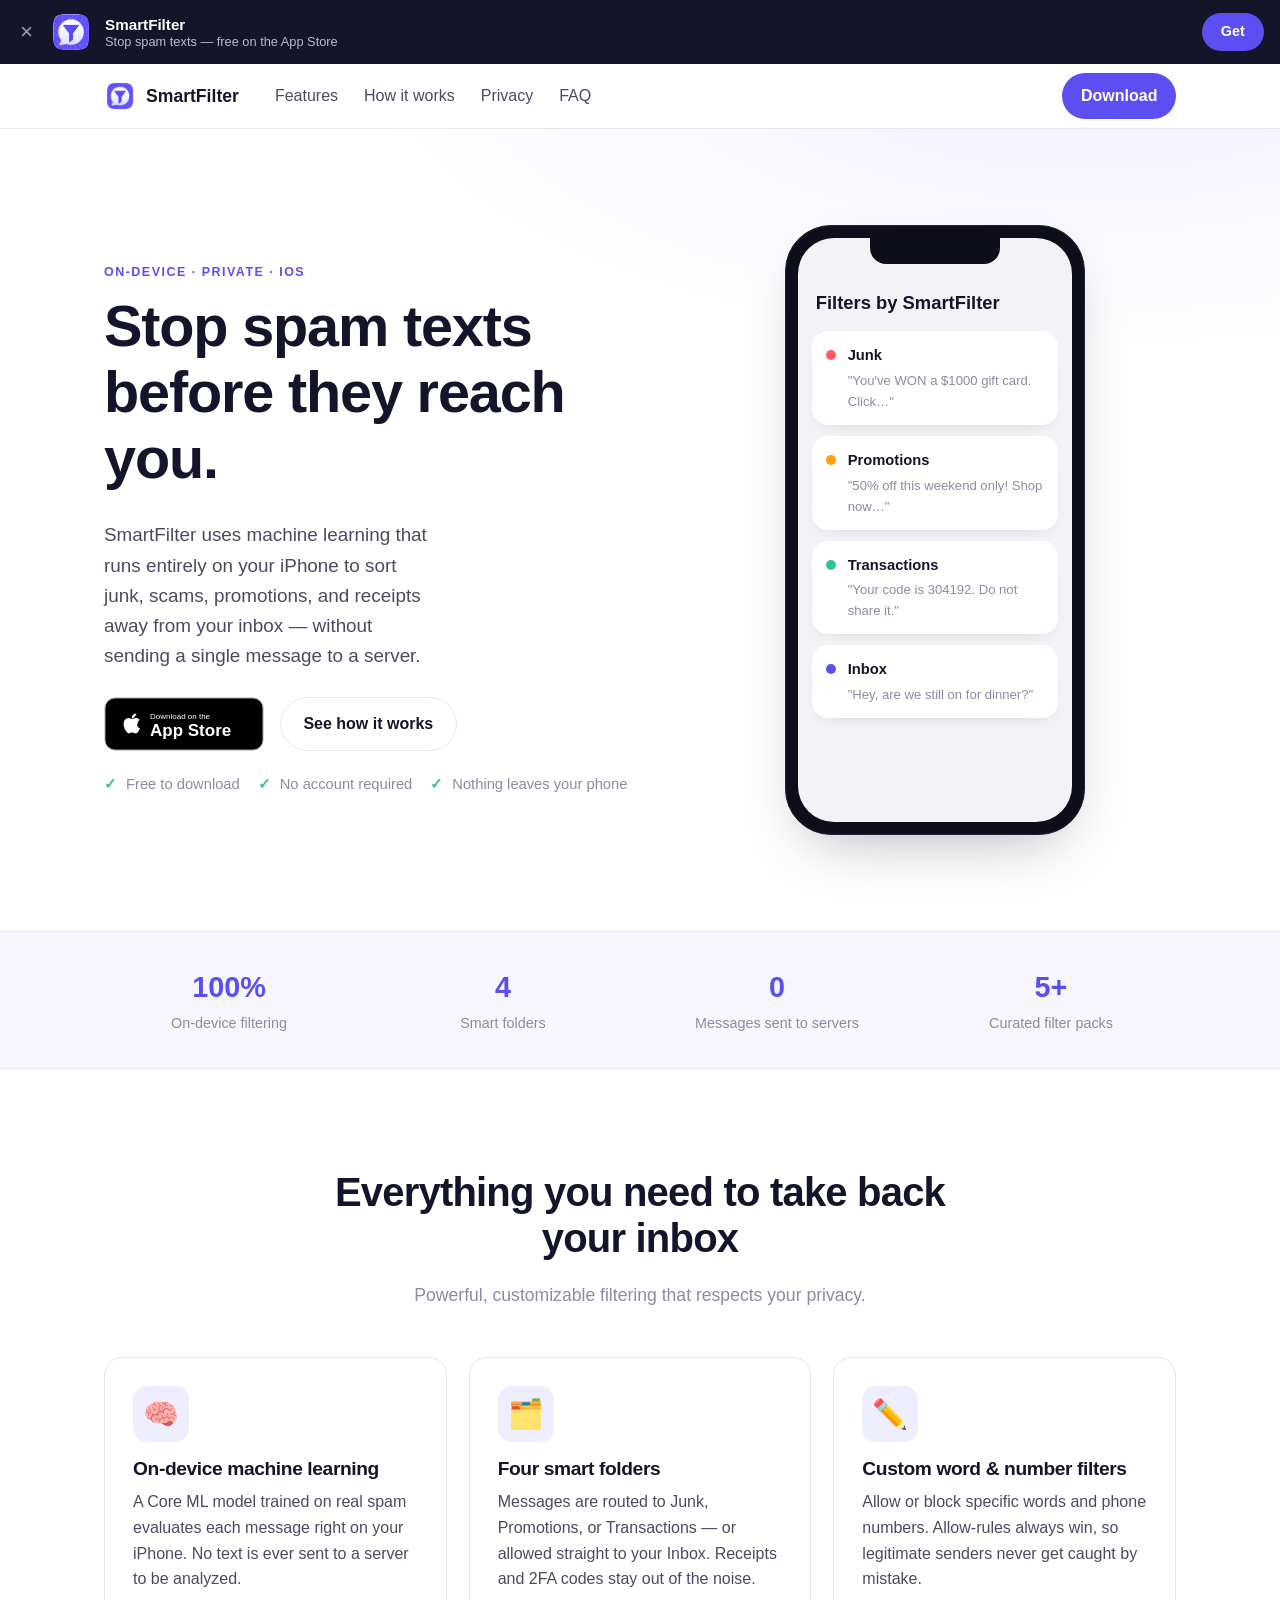
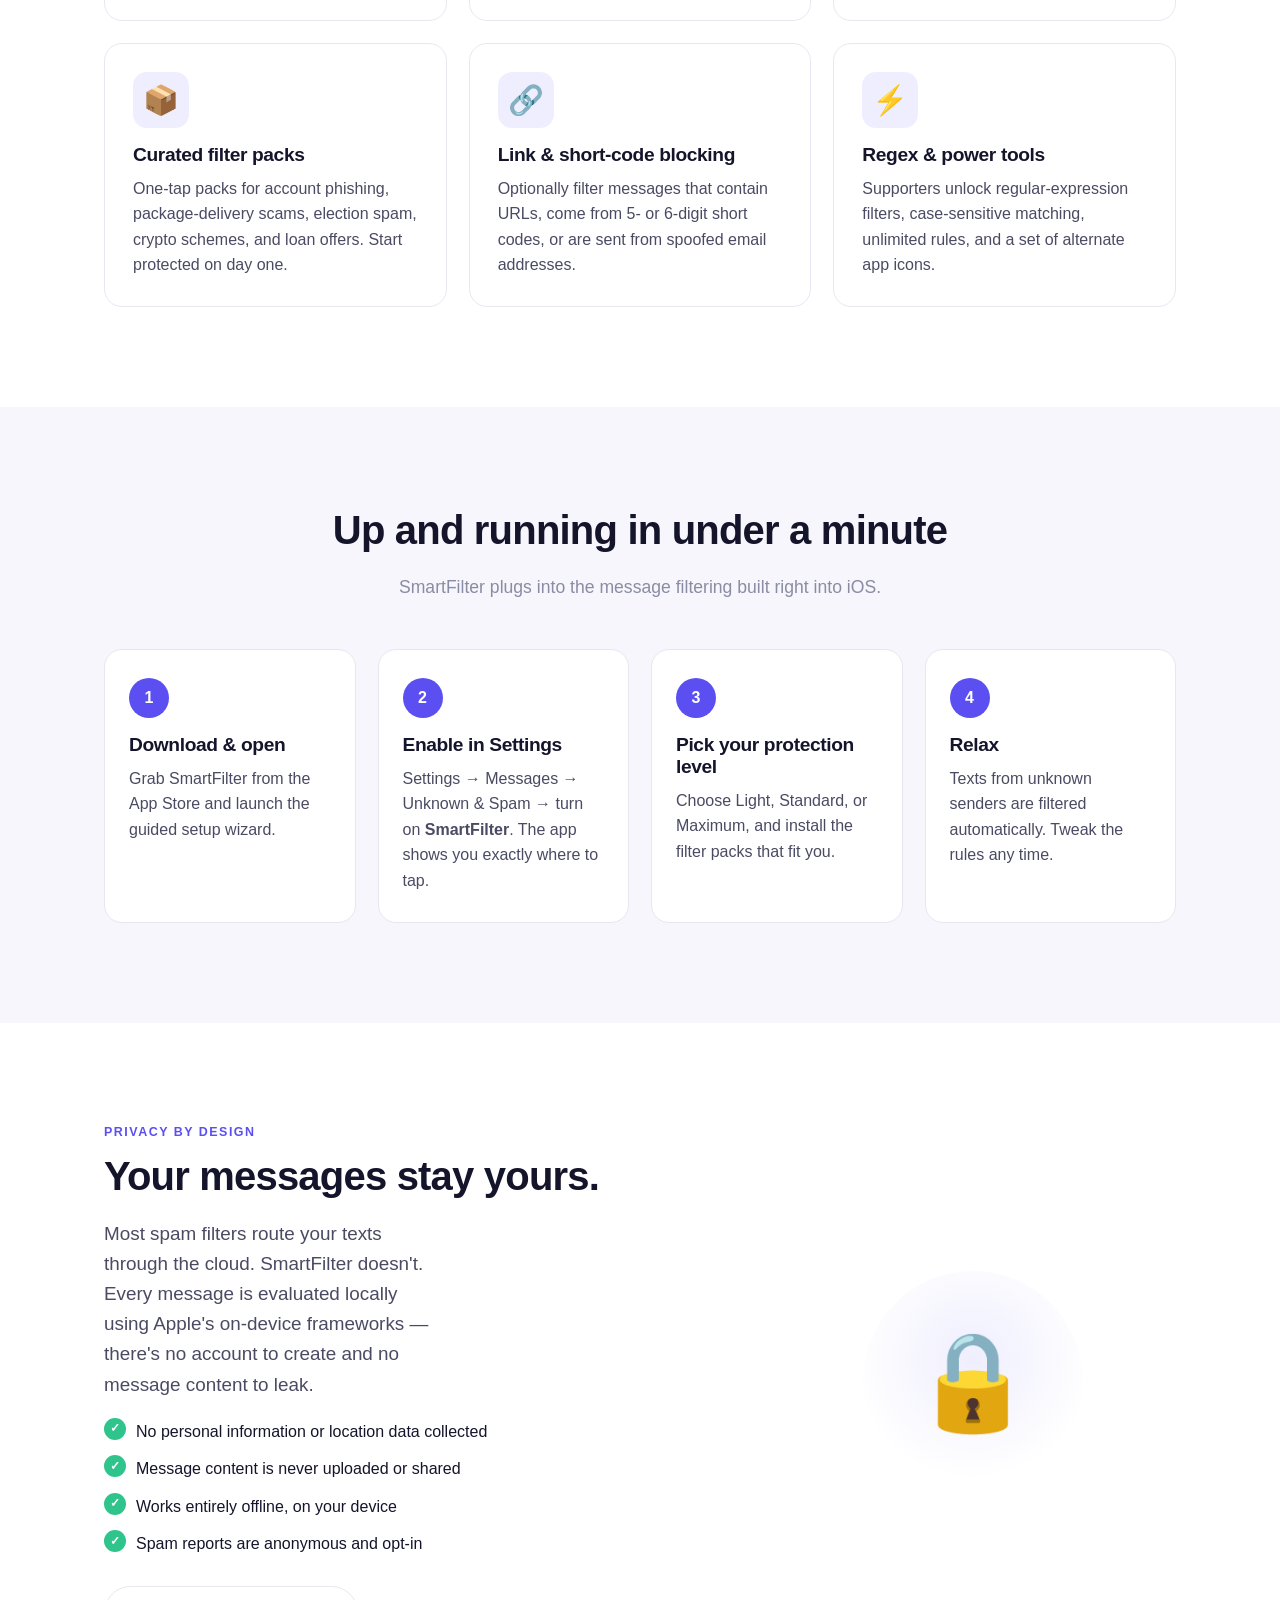
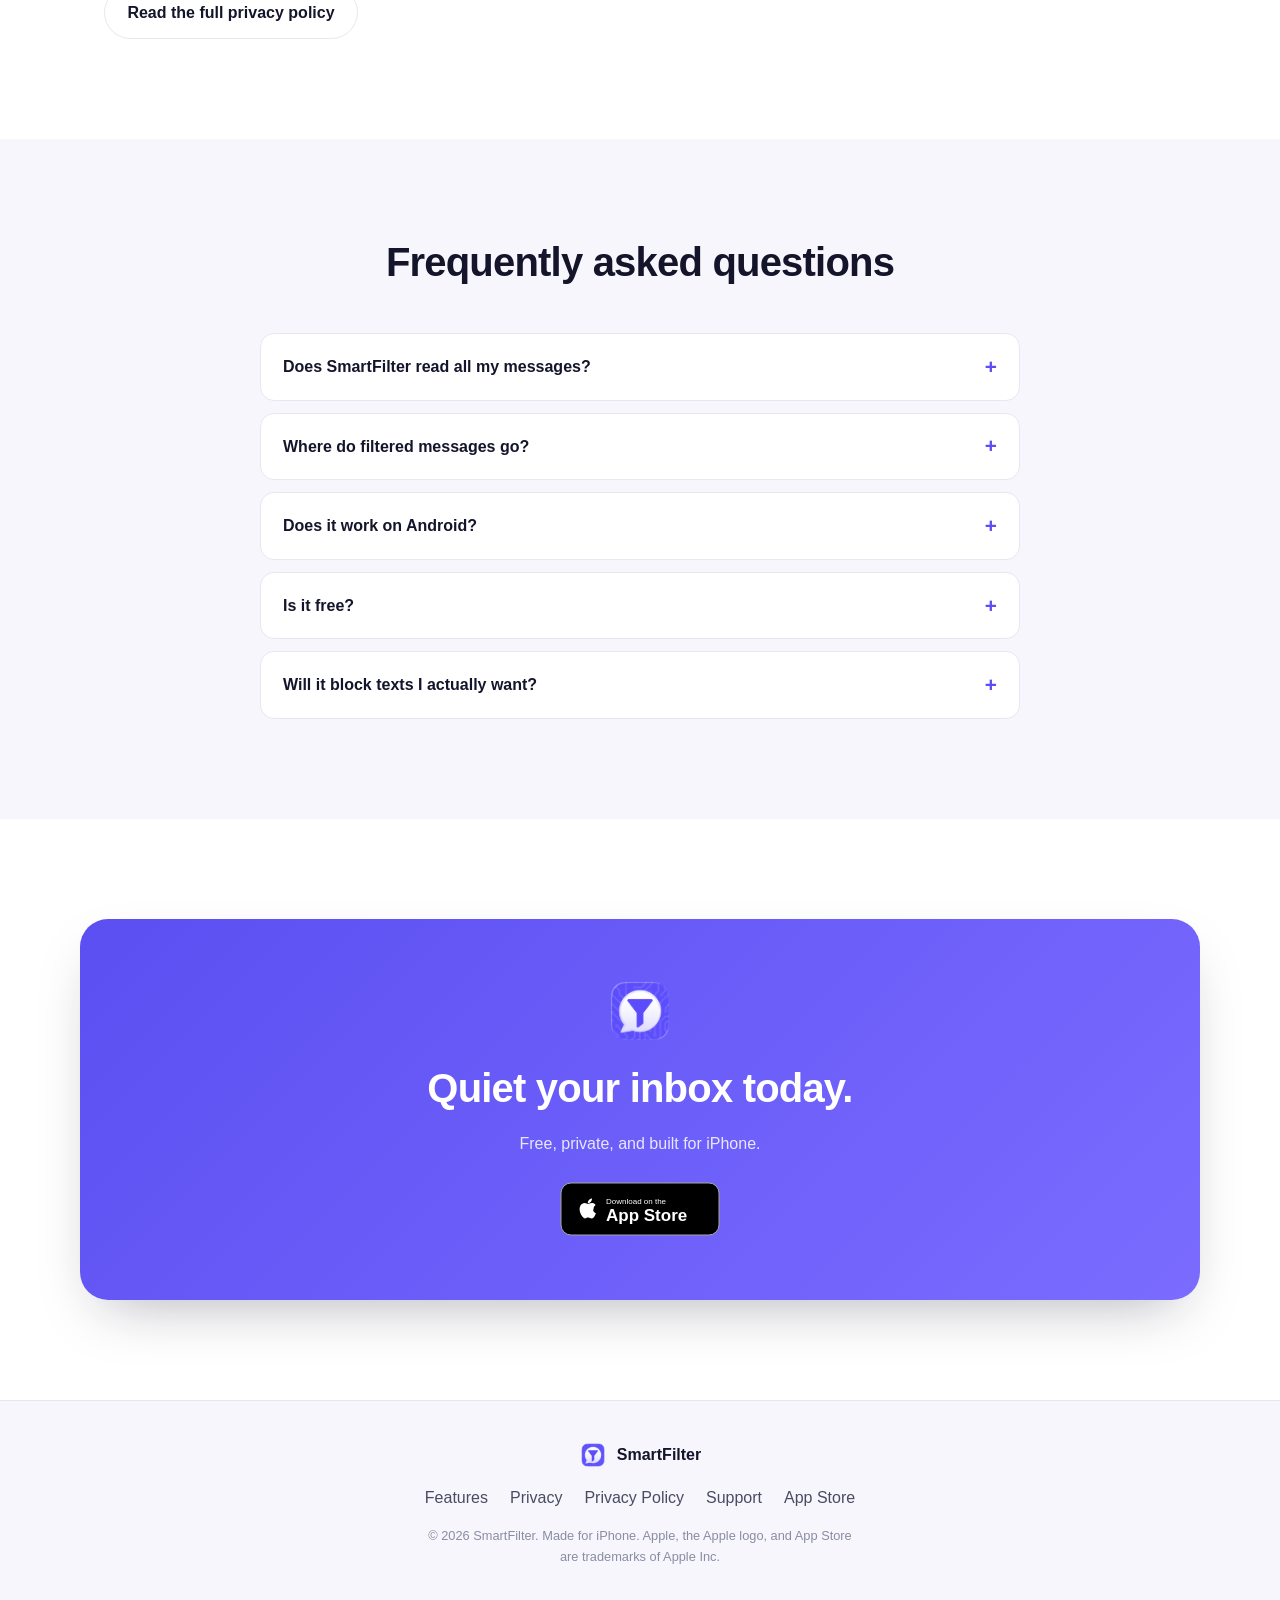
==== docs/smartfilter/index.html @ 29a80286 "Host SmartFilter static site at /smartfilter Replace the placeholder docs/smartfilter/ stubs with th" ====
<!DOCTYPE html>
<html lang="en">
<head>
  <meta charset="UTF-8" />
  <meta name="viewport" content="width=device-width, initial-scale=1.0" />
  <title>SmartFilter — Block spam texts on your iPhone, privately</title>

  <meta name="description" content="SmartFilter is an iOS app that filters spam SMS using on-device machine learning. Route junk, promotions, and transactions away from your inbox — nothing ever leaves your iPhone." />
  <meta name="theme-color" content="#5B4FF2" />

  <!-- Apple Smart App Banner: shows a native "download" banner in iOS Safari -->
  <meta name="apple-itunes-app" content="app-id=1271258894" />

  <!-- Open Graph / social cards -->
  <meta property="og:type" content="website" />
  <meta property="og:title" content="SmartFilter — Block spam texts on your iPhone, privately" />
  <meta property="og:description" content="On-device machine learning filters spam SMS into Junk, Promotions, and Transactions. Your messages never leave your phone." />
  <meta property="og:url" content="https://jakegrant.dev/smartfilter/" />
  <meta property="og:image" content="https://jakegrant.dev/smartfilter/assets/icon.png" />
  <meta name="twitter:card" content="summary_large_image" />
  <meta name="twitter:title" content="SmartFilter — Block spam texts on your iPhone, privately" />
  <meta name="twitter:description" content="On-device machine learning filters spam SMS. Your messages never leave your phone." />
  <meta name="twitter:image" content="https://jakegrant.dev/smartfilter/assets/icon.png" />

  <link rel="icon" type="image/png" href="assets/icon.png" />
  <link rel="apple-touch-icon" href="assets/icon.png" />
  <link rel="preconnect" href="https://fonts.googleapis.com" />
  <link rel="canonical" href="https://jakegrant.dev/smartfilter/" />
  <link rel="stylesheet" href="css/styles.css" />
</head>
<body>
  <!-- Top download banner (for browsers that don't show Apple's native Smart App Banner) -->
  <div class="appbanner" id="appbanner" role="region" aria-label="Download SmartFilter">
    <button class="appbanner__close" id="appbanner-close" aria-label="Dismiss banner">&times;</button>
    <img class="appbanner__icon" src="assets/icon.png" alt="" width="44" height="44" />
    <div class="appbanner__text">
      <strong>SmartFilter</strong>
      <span>Stop spam texts — free on the App Store</span>
    </div>
    <a class="appbanner__cta" href="https://apps.apple.com/app/id1271258894" target="_blank" rel="noopener">Get</a>
  </div>

  <!-- Nav -->
  <header class="nav" id="nav">
    <div class="container nav__inner">
      <a class="nav__brand" href="#top">
        <img src="assets/icon.png" alt="" width="32" height="32" />
        <span>SmartFilter</span>
      </a>
      <nav class="nav__links" aria-label="Primary">
        <a href="#features">Features</a>
        <a href="#how">How it works</a>
        <a href="#privacy">Privacy</a>
        <a href="#faq">FAQ</a>
      </nav>
      <a class="btn btn--small" href="https://apps.apple.com/app/id1271258894" target="_blank" rel="noopener">Download</a>
    </div>
  </header>

  <main id="top">
    <!-- Hero -->
    <section class="hero">
      <div class="container hero__inner">
        <div class="hero__copy">
          <p class="eyebrow">On-device · Private · iOS</p>
          <h1>Stop spam texts<br />before they reach you.</h1>
          <p class="lede">
            SmartFilter uses machine learning that runs entirely on your iPhone to
            sort junk, scams, promotions, and receipts away from your inbox —
            without sending a single message to a server.
          </p>
          <div class="hero__cta">
            <a class="badge-appstore" href="https://apps.apple.com/app/id1271258894" target="_blank" rel="noopener" aria-label="Download on the App Store">
              <!-- Recreated App Store badge -->
              <svg width="160" height="54" viewBox="0 0 160 54" role="img" aria-hidden="true" focusable="false">
                <rect x="1" y="1" width="158" height="52" rx="10" fill="#000" stroke="#A6A6A6" stroke-width="1"/>
                <path d="M33.5 27.1c0-2.6 2.1-3.9 2.2-4-1.2-1.8-3.1-2-3.8-2-1.6-.2-3.1.9-3.9.9-.8 0-2-.9-3.3-.9-1.7 0-3.3 1-4.2 2.5-1.8 3.1-.5 7.7 1.3 10.2.9 1.2 1.9 2.6 3.2 2.6 1.3-.1 1.8-.8 3.3-.8 1.5 0 2 .8 3.3.8 1.4 0 2.3-1.2 3.1-2.5.6-.9.9-1.7 1.2-2.6-2.7-1.1-2.7-3.1-2.7-3.2zm-2.6-7.3c.7-.9 1.2-2.1 1-3.3-1 0-2.3.7-3 1.5-.6.8-1.2 2-1.1 3.2 1.2.1 2.3-.6 3.1-1.4z" fill="#fff"/>
                <text x="46" y="22" fill="#fff" font-family="Helvetica,Arial,sans-serif" font-size="8">Download on the</text>
                <text x="46" y="39" fill="#fff" font-family="Helvetica,Arial,sans-serif" font-size="17" font-weight="600">App Store</text>
              </svg>
            </a>
            <a class="btn btn--ghost" href="#how">See how it works</a>
          </div>
          <ul class="hero__points">
            <li>Free to download</li>
            <li>No account required</li>
            <li>Nothing leaves your phone</li>
          </ul>
        </div>

        <!-- CSS iPhone mockup standing in for a screenshot -->
        <div class="hero__device" aria-hidden="true">
          <div class="phone">
            <div class="phone__notch"></div>
            <div class="phone__screen">
              <div class="msgs">
                <div class="msgs__title">Filters by SmartFilter</div>
                <div class="msg msg--junk">
                  <span class="msg__dot"></span>
                  <div>
                    <strong>Junk</strong>
                    <p>"You've WON a $1000 gift card. Click…"</p>
                  </div>
                </div>
                <div class="msg msg--promo">
                  <span class="msg__dot"></span>
                  <div>
                    <strong>Promotions</strong>
                    <p>"50% off this weekend only! Shop now…"</p>
                  </div>
                </div>
                <div class="msg msg--txn">
                  <span class="msg__dot"></span>
                  <div>
                    <strong>Transactions</strong>
                    <p>"Your code is 304192. Do not share it."</p>
                  </div>
                </div>
                <div class="msg msg--inbox">
                  <span class="msg__dot"></span>
                  <div>
                    <strong>Inbox</strong>
                    <p>"Hey, are we still on for dinner?"</p>
                  </div>
                </div>
              </div>
            </div>
          </div>
        </div>
      </div>
    </section>

    <!-- Trust strip -->
    <section class="trust">
      <div class="container trust__inner">
        <div><strong>100%</strong><span>On-device filtering</span></div>
        <div><strong>4</strong><span>Smart folders</span></div>
        <div><strong>0</strong><span>Messages sent to servers</span></div>
        <div><strong>5+</strong><span>Curated filter packs</span></div>
      </div>
    </section>

    <!-- Features -->
    <section id="features" class="section">
      <div class="container">
        <div class="section__head">
          <h2>Everything you need to take back your inbox</h2>
          <p>Powerful, customizable filtering that respects your privacy.</p>
        </div>
        <div class="grid">
          <article class="card">
            <div class="card__icon">🧠</div>
            <h3>On-device machine learning</h3>
            <p>A Core ML model trained on real spam evaluates each message right on your iPhone. No text is ever sent to a server to be analyzed.</p>
          </article>
          <article class="card">
            <div class="card__icon">🗂️</div>
            <h3>Four smart folders</h3>
            <p>Messages are routed to Junk, Promotions, or Transactions — or allowed straight to your Inbox. Receipts and 2FA codes stay out of the noise.</p>
          </article>
          <article class="card">
            <div class="card__icon">✏️</div>
            <h3>Custom word &amp; number filters</h3>
            <p>Allow or block specific words and phone numbers. Allow-rules always win, so legitimate senders never get caught by mistake.</p>
          </article>
          <article class="card">
            <div class="card__icon">📦</div>
            <h3>Curated filter packs</h3>
            <p>One-tap packs for account phishing, package-delivery scams, election spam, crypto schemes, and loan offers. Start protected on day one.</p>
          </article>
          <article class="card">
            <div class="card__icon">🔗</div>
            <h3>Link &amp; short-code blocking</h3>
            <p>Optionally filter messages that contain URLs, come from 5- or 6-digit short codes, or are sent from spoofed email addresses.</p>
          </article>
          <article class="card">
            <div class="card__icon">⚡</div>
            <h3>Regex &amp; power tools</h3>
            <p>Supporters unlock regular-expression filters, case-sensitive matching, unlimited rules, and a set of alternate app icons.</p>
          </article>
        </div>
      </div>
    </section>

    <!-- How it works -->
    <section id="how" class="section section--alt">
      <div class="container">
        <div class="section__head">
          <h2>Up and running in under a minute</h2>
          <p>SmartFilter plugs into the message filtering built right into iOS.</p>
        </div>
        <ol class="steps">
          <li class="step">
            <span class="step__num">1</span>
            <h3>Download &amp; open</h3>
            <p>Grab SmartFilter from the App Store and launch the guided setup wizard.</p>
          </li>
          <li class="step">
            <span class="step__num">2</span>
            <h3>Enable in Settings</h3>
            <p>Settings → Messages → Unknown &amp; Spam → turn on <strong>SmartFilter</strong>. The app shows you exactly where to tap.</p>
          </li>
          <li class="step">
            <span class="step__num">3</span>
            <h3>Pick your protection level</h3>
            <p>Choose Light, Standard, or Maximum, and install the filter packs that fit you.</p>
          </li>
          <li class="step">
            <span class="step__num">4</span>
            <h3>Relax</h3>
            <p>Texts from unknown senders are filtered automatically. Tweak the rules any time.</p>
          </li>
        </ol>
      </div>
    </section>

    <!-- Privacy -->
    <section id="privacy" class="section">
      <div class="container privacy__inner">
        <div class="privacy__copy">
          <p class="eyebrow">Privacy by design</p>
          <h2>Your messages stay yours.</h2>
          <p class="lede">
            Most spam filters route your texts through the cloud. SmartFilter doesn't.
            Every message is evaluated locally using Apple's on-device frameworks —
            there's no account to create and no message content to leak.
          </p>
          <ul class="checklist">
            <li>No personal information or location data collected</li>
            <li>Message content is never uploaded or shared</li>
            <li>Works entirely offline, on your device</li>
            <li>Spam reports are anonymous and opt-in</li>
          </ul>
          <a class="btn btn--ghost" href="privacy.html">Read the full privacy policy</a>
        </div>
        <div class="privacy__art" aria-hidden="true">
          <div class="shield">🔒</div>
        </div>
      </div>
    </section>

    <!-- FAQ -->
    <section id="faq" class="section section--alt">
      <div class="container">
        <div class="section__head">
          <h2>Frequently asked questions</h2>
        </div>
        <div class="faq">
          <details>
            <summary>Does SmartFilter read all my messages?</summary>
            <p>No. iOS only hands SmartFilter messages from <em>unknown senders</em> — people who aren't in your contacts and who you haven't replied to several times. iMessages and texts from known contacts are never seen by the app.</p>
          </details>
          <details>
            <summary>Where do filtered messages go?</summary>
            <p>They're routed into the Junk, Promotions, or Transactions folders inside Apple's Messages app. Nothing is deleted — you can always review them.</p>
          </details>
          <details>
            <summary>Does it work on Android?</summary>
            <p>SmartFilter relies on Apple's message-filtering extension, so it's iPhone-only. iOS 16 or later is recommended.</p>
          </details>
          <details>
            <summary>Is it free?</summary>
            <p>Yes — the core filtering, ML model, and the Account Phishing pack are free. An optional supporter tip unlocks regex filters, unlimited rules, premium filter packs, and alternate icons.</p>
          </details>
          <details>
            <summary>Will it block texts I actually want?</summary>
            <p>You stay in control. Add senders or keywords to your Allow lists and they'll always reach your inbox, overriding every other rule.</p>
          </details>
        </div>
      </div>
    </section>

    <!-- Final CTA -->
    <section class="cta">
      <div class="container cta__inner">
        <img src="assets/icon.png" alt="" width="72" height="72" />
        <h2>Quiet your inbox today.</h2>
        <p>Free, private, and built for iPhone.</p>
        <a class="badge-appstore" href="https://apps.apple.com/app/id1271258894" target="_blank" rel="noopener" aria-label="Download on the App Store">
          <svg width="160" height="54" viewBox="0 0 160 54" role="img" aria-hidden="true" focusable="false">
            <rect x="1" y="1" width="158" height="52" rx="10" fill="#000" stroke="#A6A6A6" stroke-width="1"/>
            <path d="M33.5 27.1c0-2.6 2.1-3.9 2.2-4-1.2-1.8-3.1-2-3.8-2-1.6-.2-3.1.9-3.9.9-.8 0-2-.9-3.3-.9-1.7 0-3.3 1-4.2 2.5-1.8 3.1-.5 7.7 1.3 10.2.9 1.2 1.9 2.6 3.2 2.6 1.3-.1 1.8-.8 3.3-.8 1.5 0 2 .8 3.3.8 1.4 0 2.3-1.2 3.1-2.5.6-.9.9-1.7 1.2-2.6-2.7-1.1-2.7-3.1-2.7-3.2zm-2.6-7.3c.7-.9 1.2-2.1 1-3.3-1 0-2.3.7-3 1.5-.6.8-1.2 2-1.1 3.2 1.2.1 2.3-.6 3.1-1.4z" fill="#fff"/>
            <text x="46" y="22" fill="#fff" font-family="Helvetica,Arial,sans-serif" font-size="8">Download on the</text>
            <text x="46" y="39" fill="#fff" font-family="Helvetica,Arial,sans-serif" font-size="17" font-weight="600">App Store</text>
          </svg>
        </a>
      </div>
    </section>
  </main>

  <footer class="footer">
    <div class="container footer__inner">
      <div class="footer__brand">
        <img src="assets/icon.png" alt="" width="28" height="28" />
        <span>SmartFilter</span>
      </div>
      <nav class="footer__links" aria-label="Footer">
        <a href="#features">Features</a>
        <a href="#privacy">Privacy</a>
        <a href="privacy.html">Privacy Policy</a>
        <a href="mailto:smartfilterapp@gmail.com">Support</a>
        <a href="https://apps.apple.com/app/id1271258894" target="_blank" rel="noopener">App Store</a>
      </nav>
      <p class="footer__legal">© <span id="year">2026</span> SmartFilter. Made for iPhone. Apple, the Apple logo, and App Store are trademarks of Apple Inc.</p>
    </div>
  </footer>

  <script src="js/main.js"></script>
</body>
</html>
---- docs/smartfilter/css/styles.css ----
/* SmartFilter promotional site
   Brand color #5B4FF2 derived from the app's MainColor asset (rgb 91,79,242). */

:root {
  --brand: #5B4FF2;
  --brand-dark: #4339c9;
  --brand-soft: #efeefe;
  --ink: #14152b;
  --body: #4a4b63;
  --muted: #8a8ca3;
  --bg: #ffffff;
  --bg-alt: #f6f6fc;
  --line: #e7e7f1;
  --junk: #ff5a5f;
  --promo: #ff9f0a;
  --txn: #30c48d;
  --inbox: var(--brand);
  --radius: 18px;
  --shadow: 0 24px 60px -24px rgba(20, 21, 43, 0.35);
  --maxw: 1120px;
  --font: -apple-system, BlinkMacSystemFont, "Segoe UI", Roboto, Helvetica, Arial, sans-serif;
}

* { box-sizing: border-box; }

html { scroll-behavior: smooth; }

body {
  margin: 0;
  font-family: var(--font);
  color: var(--body);
  background: var(--bg);
  line-height: 1.6;
  -webkit-font-smoothing: antialiased;
}

h1, h2, h3 { color: var(--ink); line-height: 1.15; margin: 0 0 .5em; letter-spacing: -0.02em; }
h1 { font-size: clamp(2.2rem, 5.5vw, 3.6rem); font-weight: 800; }
h2 { font-size: clamp(1.7rem, 3.5vw, 2.5rem); font-weight: 800; }
h3 { font-size: 1.2rem; font-weight: 700; }
p { margin: 0 0 1em; }
a { color: var(--brand); text-decoration: none; }
img { max-width: 100%; display: block; }

.container { width: 100%; max-width: var(--maxw); margin: 0 auto; padding: 0 24px; }

.eyebrow {
  text-transform: uppercase;
  letter-spacing: .12em;
  font-size: .78rem;
  font-weight: 700;
  color: var(--brand);
  margin-bottom: .8em;
}

/* Buttons */
.btn {
  display: inline-flex; align-items: center; justify-content: center;
  padding: .8rem 1.4rem; border-radius: 999px; font-weight: 600;
  border: 1.5px solid transparent; cursor: pointer; transition: .18s ease;
}
.btn--small { padding: .55rem 1.1rem; background: var(--brand); color: #fff; }
.btn--small:hover { background: var(--brand-dark); }
.btn--ghost { background: transparent; border-color: var(--line); color: var(--ink); }
.btn--ghost:hover { border-color: var(--brand); color: var(--brand); }

.badge-appstore { display: inline-block; transition: transform .18s ease, opacity .18s ease; }
.badge-appstore:hover { transform: translateY(-2px); opacity: .9; }
.badge-appstore svg { display: block; }

/* Top app banner */
.appbanner {
  position: sticky; top: 0; z-index: 60;
  display: flex; align-items: center; gap: 12px;
  background: var(--ink); color: #fff; padding: 10px 16px;
}
.appbanner.is-hidden { display: none; }
.appbanner__close {
  background: none; border: 0; color: #9a9bb5; font-size: 1.4rem;
  line-height: 1; cursor: pointer; padding: 0 4px;
}
.appbanner__icon { border-radius: 10px; }
.appbanner__text { display: flex; flex-direction: column; line-height: 1.25; }
.appbanner__text strong { font-size: .95rem; }
.appbanner__text span { font-size: .8rem; color: #b9bad0; }
.appbanner__cta {
  margin-left: auto; background: var(--brand); color: #fff;
  padding: .45rem 1.2rem; border-radius: 999px; font-weight: 700; font-size: .9rem;
}
.appbanner__cta:hover { background: var(--brand-dark); }

/* Nav */
.nav {
  position: sticky; top: 0; z-index: 50;
  background: rgba(255,255,255,.85); backdrop-filter: saturate(180%) blur(12px);
  border-bottom: 1px solid var(--line);
}
.nav__inner { display: flex; align-items: center; gap: 24px; height: 64px; }
.nav__brand { display: flex; align-items: center; gap: 10px; font-weight: 800; color: var(--ink); font-size: 1.1rem; }
.nav__brand img { border-radius: 8px; }
.nav__links { display: flex; gap: 26px; margin-left: 12px; }
.nav__links a { color: var(--body); font-weight: 500; }
.nav__links a:hover { color: var(--brand); }
.nav .btn { margin-left: auto; }

/* Hero */
.hero { padding: clamp(48px, 8vw, 96px) 0; background:
  radial-gradient(1200px 500px at 85% -10%, var(--brand-soft), transparent 60%); }
.hero__inner { display: grid; grid-template-columns: 1.05fr .95fr; gap: 56px; align-items: center; }
.lede { font-size: 1.18rem; color: var(--body); max-width: 32ch; }
.hero__cta { display: flex; align-items: center; gap: 16px; flex-wrap: wrap; margin: 1.6rem 0 1.4rem; }
.hero__points { list-style: none; display: flex; flex-wrap: wrap; gap: 18px; padding: 0; margin: 0; color: var(--muted); font-size: .92rem; }
.hero__points li { position: relative; padding-left: 22px; }
.hero__points li::before { content: "✓"; position: absolute; left: 0; color: var(--txn); font-weight: 800; }

/* Phone mockup */
.hero__device { display: flex; justify-content: center; }
.phone {
  position: relative; width: 300px; height: 610px; background: #0d0e1a;
  border-radius: 46px; padding: 12px; box-shadow: var(--shadow);
  border: 1px solid #23243a;
}
.phone__notch { position: absolute; top: 12px; left: 50%; transform: translateX(-50%); width: 130px; height: 26px; background: #0d0e1a; border-radius: 0 0 16px 16px; z-index: 2; }
.phone__screen { background: #f2f2f7; height: 100%; border-radius: 36px; overflow: hidden; padding: 44px 14px 18px; }
.msgs__title { font-weight: 800; color: var(--ink); font-size: 1.15rem; margin: 6px 4px 14px; }
.msg { display: flex; gap: 12px; background: #fff; border-radius: 16px; padding: 13px 14px; margin-bottom: 11px; box-shadow: 0 6px 18px -12px rgba(0,0,0,.25); align-items: flex-start; }
.msg__dot { width: 10px; height: 10px; border-radius: 50%; margin-top: 6px; flex: none; }
.msg strong { display: block; color: var(--ink); font-size: .92rem; }
.msg p { margin: 2px 0 0; font-size: .82rem; color: var(--muted); }
.msg--junk .msg__dot { background: var(--junk); }
.msg--promo .msg__dot { background: var(--promo); }
.msg--txn .msg__dot { background: var(--txn); }
.msg--inbox .msg__dot { background: var(--inbox); }

/* Trust strip */
.trust { border-top: 1px solid var(--line); border-bottom: 1px solid var(--line); background: var(--bg-alt); }
.trust__inner { display: grid; grid-template-columns: repeat(4, 1fr); gap: 24px; padding: 32px 24px; text-align: center; }
.trust strong { display: block; font-size: 1.8rem; font-weight: 800; color: var(--brand); }
.trust span { font-size: .9rem; color: var(--muted); }

/* Sections */
.section { padding: clamp(56px, 9vw, 100px) 0; }
.section--alt { background: var(--bg-alt); }
.section__head { max-width: 620px; margin: 0 auto 48px; text-align: center; }
.section__head p { color: var(--muted); font-size: 1.1rem; }

/* Feature grid */
.grid { display: grid; grid-template-columns: repeat(3, 1fr); gap: 22px; }
.card {
  background: var(--bg); border: 1px solid var(--line); border-radius: var(--radius);
  padding: 28px; transition: .2s ease;
}
.card:hover { transform: translateY(-4px); box-shadow: var(--shadow); border-color: transparent; }
.card__icon { font-size: 1.8rem; width: 56px; height: 56px; display: grid; place-items: center; background: var(--brand-soft); border-radius: 14px; margin-bottom: 16px; }
.card p { margin: 0; color: var(--body); }

/* Steps */
.steps { list-style: none; padding: 0; margin: 0; display: grid; grid-template-columns: repeat(4, 1fr); gap: 22px; counter-reset: step; }
.step { background: var(--bg); border: 1px solid var(--line); border-radius: var(--radius); padding: 28px 24px; }
.step__num { display: grid; place-items: center; width: 40px; height: 40px; border-radius: 50%; background: var(--brand); color: #fff; font-weight: 800; margin-bottom: 16px; }
.step p { margin: 0; }

/* Privacy */
.privacy__inner { display: grid; grid-template-columns: 1.2fr .8fr; gap: 56px; align-items: center; }
.checklist { list-style: none; padding: 0; margin: 0 0 1.8rem; display: grid; gap: 12px; }
.checklist li { position: relative; padding-left: 32px; color: var(--ink); font-weight: 500; }
.checklist li::before { content: "✓"; position: absolute; left: 0; top: -1px; width: 22px; height: 22px; display: grid; place-items: center; background: var(--txn); color: #fff; border-radius: 50%; font-size: .75rem; font-weight: 800; }
.privacy__art { display: flex; justify-content: center; }
.shield { font-size: 6rem; width: 220px; height: 220px; display: grid; place-items: center; background: radial-gradient(circle at 50% 40%, var(--brand-soft), transparent 70%); border-radius: 50%; }

/* FAQ */
.faq { max-width: 760px; margin: 0 auto; display: grid; gap: 12px; }
.faq details { background: var(--bg); border: 1px solid var(--line); border-radius: 14px; padding: 4px 22px; }
.faq summary { cursor: pointer; font-weight: 700; color: var(--ink); padding: 16px 0; list-style: none; position: relative; padding-right: 28px; }
.faq summary::-webkit-details-marker { display: none; }
.faq summary::after { content: "+"; position: absolute; right: 0; top: 50%; transform: translateY(-50%); font-size: 1.3rem; color: var(--brand); transition: transform .2s ease; }
.faq details[open] summary::after { transform: translateY(-50%) rotate(45deg); }
.faq details p { margin: 0 0 16px; color: var(--body); }

/* Final CTA */
.cta { padding: clamp(56px, 9vw, 100px) 0; }
.cta__inner { text-align: center; background: linear-gradient(135deg, var(--brand), #7b6cff); color: #fff; border-radius: 28px; padding: 56px 24px; box-shadow: var(--shadow); }
.cta__inner img { margin: 0 auto 18px; border-radius: 16px; }
.cta__inner h2 { color: #fff; }
.cta__inner p { color: rgba(255,255,255,.85); margin-bottom: 1.6rem; }
.cta .badge-appstore { display: inline-block; }

/* Footer */
.footer { border-top: 1px solid var(--line); padding: 40px 0; background: var(--bg-alt); }
.footer__inner { display: flex; flex-direction: column; align-items: center; gap: 16px; text-align: center; }
.footer__brand { display: flex; align-items: center; gap: 10px; font-weight: 800; color: var(--ink); }
.footer__brand img { border-radius: 7px; }
.footer__links { display: flex; flex-wrap: wrap; gap: 22px; justify-content: center; }
.footer__links a { color: var(--body); font-weight: 500; }
.footer__links a:hover { color: var(--brand); }
.footer__legal { font-size: .8rem; color: var(--muted); margin: 0; max-width: 60ch; }

/* Responsive */
@media (max-width: 900px) {
  .nav__links { display: none; }
  .hero__inner { grid-template-columns: 1fr; gap: 40px; text-align: center; }
  .hero__copy { display: flex; flex-direction: column; align-items: center; }
  .lede { max-width: 46ch; }
  .grid { grid-template-columns: repeat(2, 1fr); }
  .steps { grid-template-columns: repeat(2, 1fr); }
  .privacy__inner { grid-template-columns: 1fr; text-align: center; }
  .checklist li { text-align: left; }
  .privacy__copy { display: flex; flex-direction: column; align-items: center; }
}
@media (max-width: 560px) {
  .trust__inner { grid-template-columns: repeat(2, 1fr); }
  .grid { grid-template-columns: 1fr; }
  .steps { grid-template-columns: 1fr; }
  .hero__points { justify-content: center; }
}

@media (prefers-reduced-motion: reduce) {
  html { scroll-behavior: auto; }
  * { transition: none !important; }
}
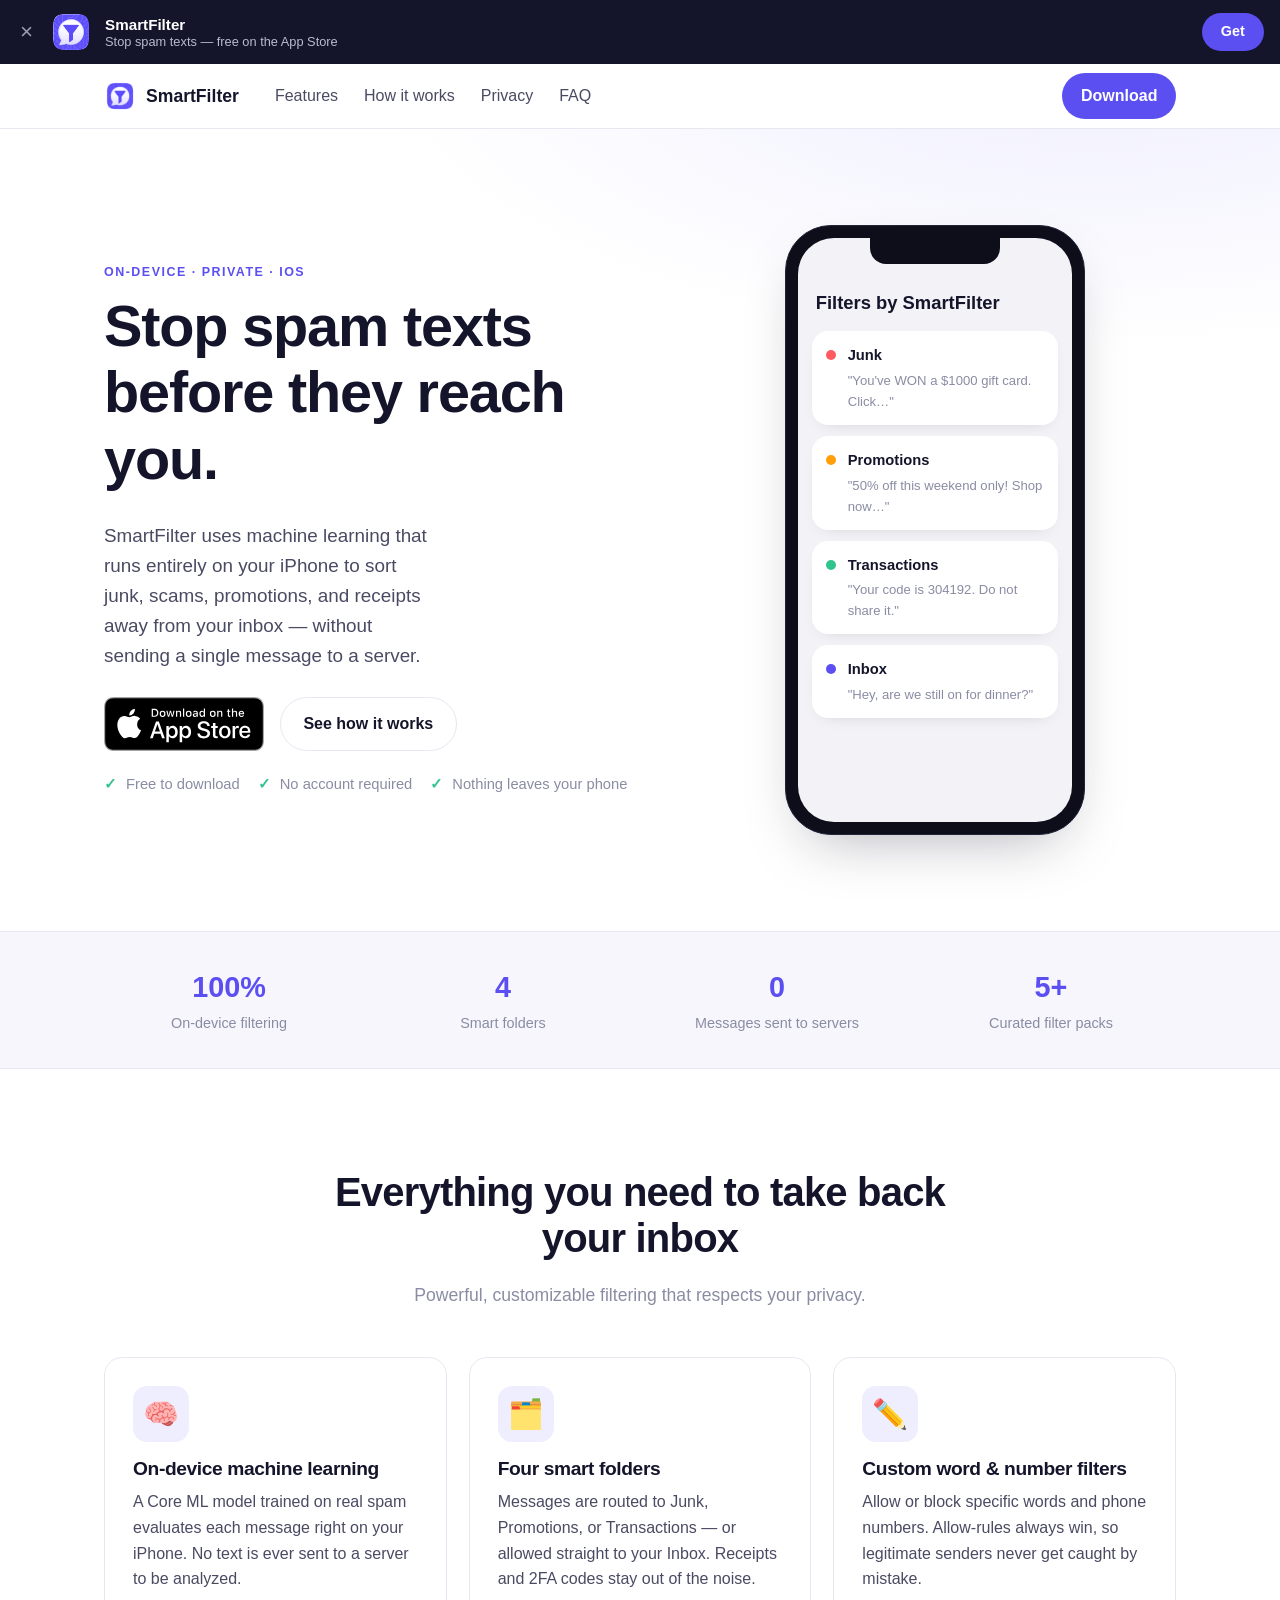
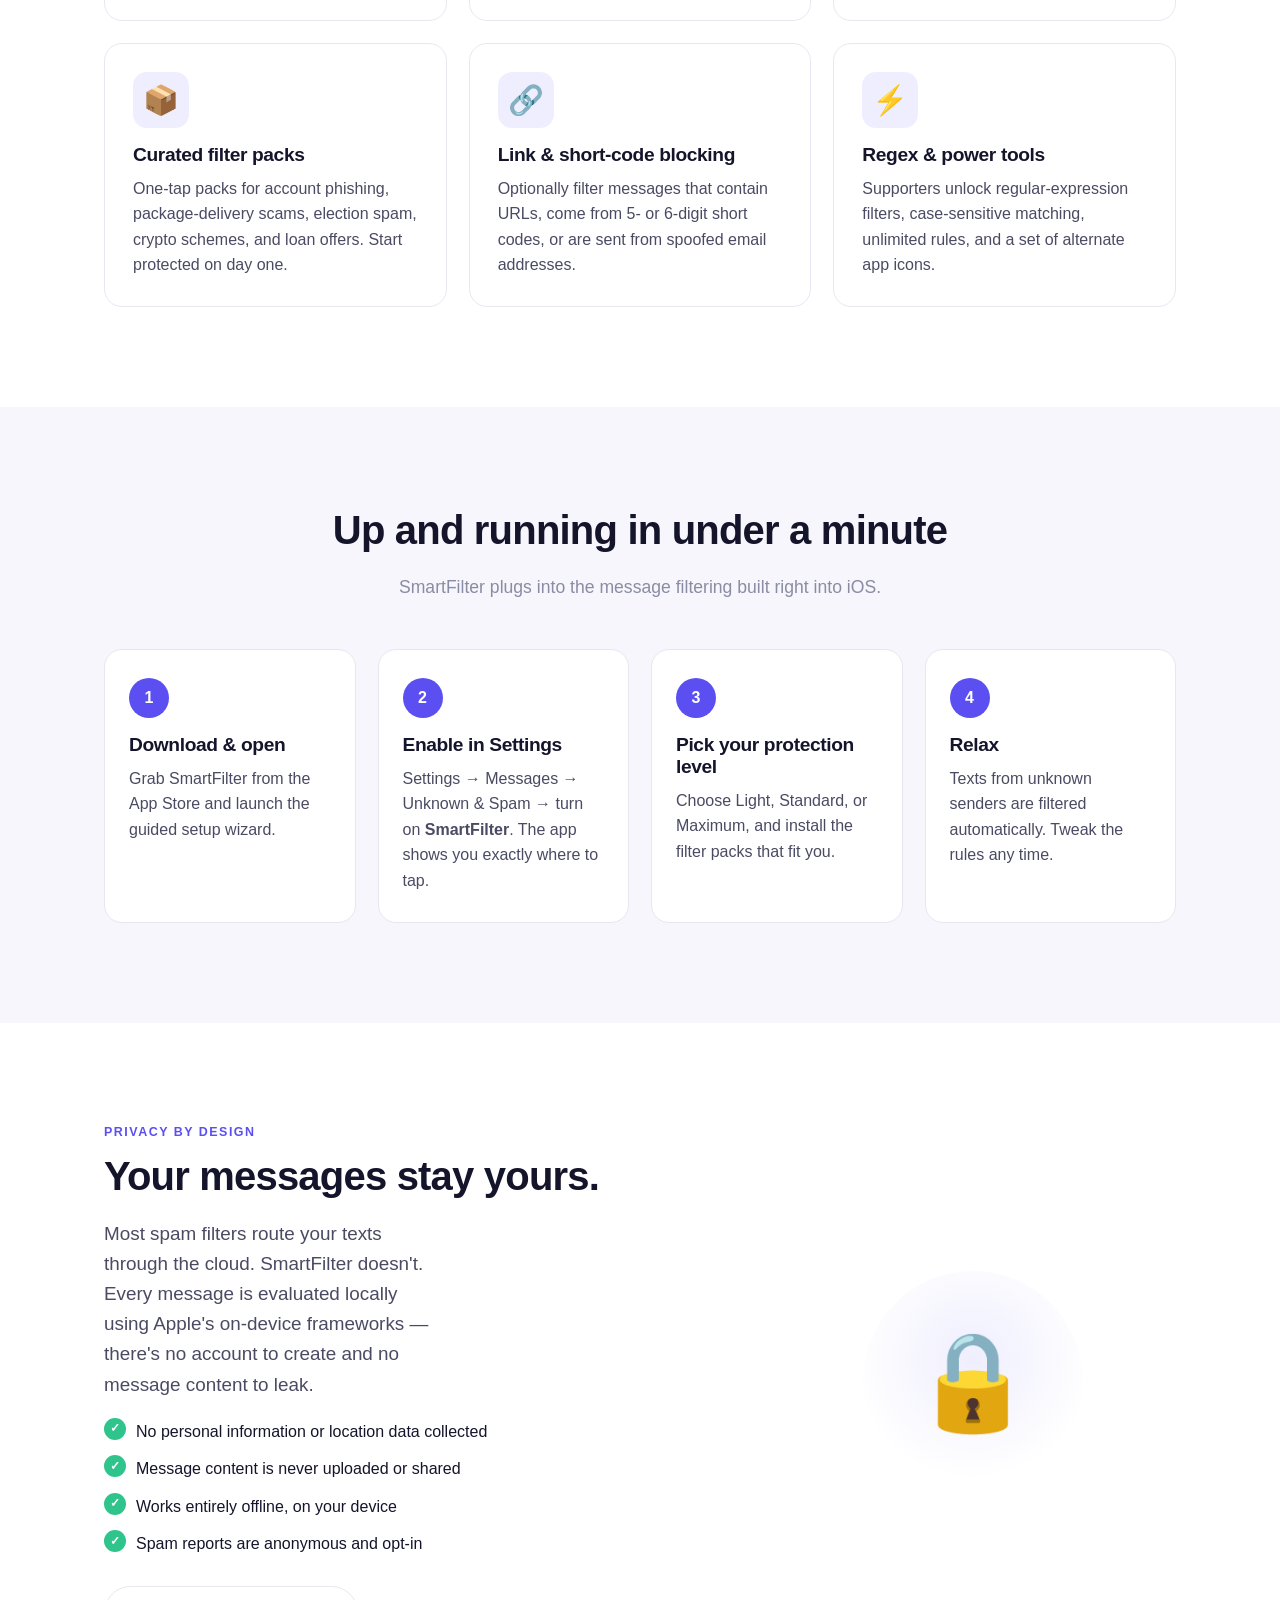
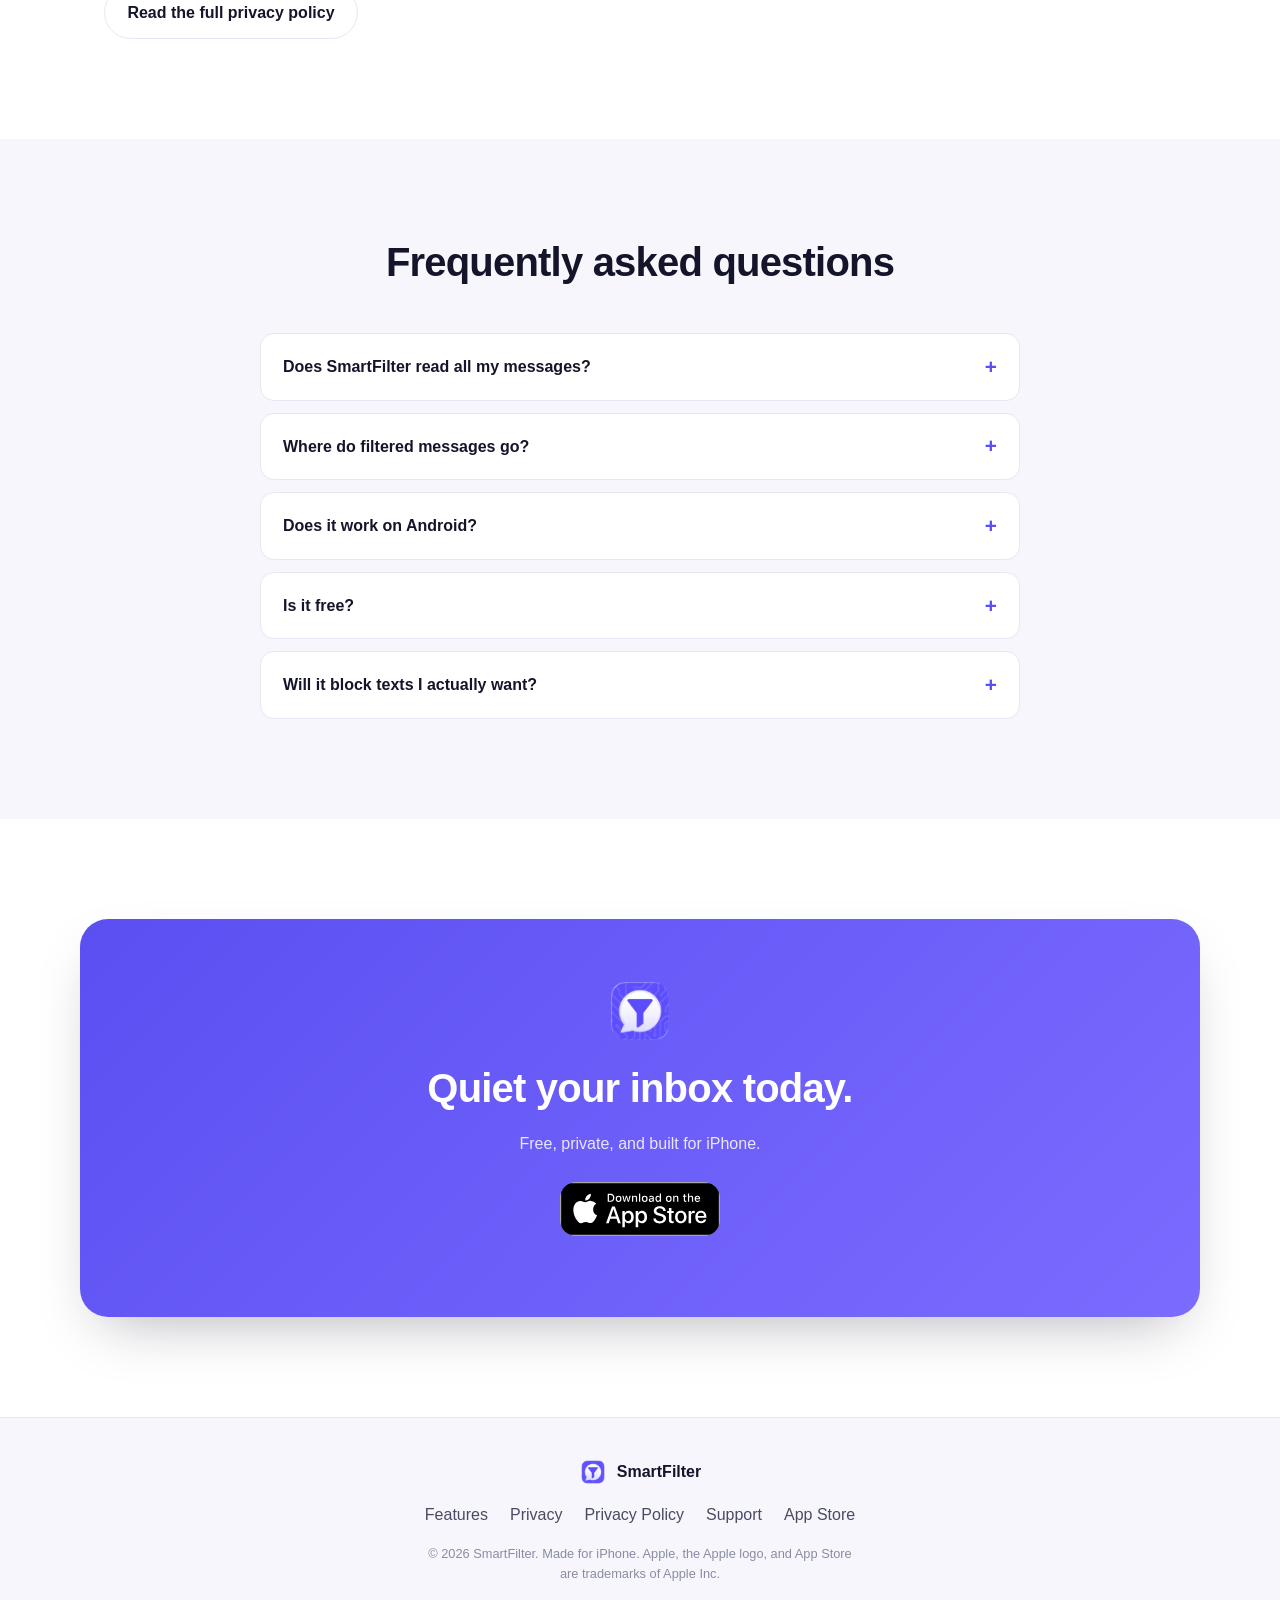
==== commit deb988e8: "Replace recreated App Store badge with official Apple SVG artwork Swaps the hand-drawn inline SVG ba" ====
--- a/docs/smartfilter/index.html
+++ b/docs/smartfilter/index.html
@@ -71,13 +71,10 @@
           </p>
           <div class="hero__cta">
             <a class="badge-appstore" href="https://apps.apple.com/app/id1271258894" target="_blank" rel="noopener" aria-label="Download on the App Store">
-              <!-- Recreated App Store badge -->
-              <svg width="160" height="54" viewBox="0 0 160 54" role="img" aria-hidden="true" focusable="false">
-                <rect x="1" y="1" width="158" height="52" rx="10" fill="#000" stroke="#A6A6A6" stroke-width="1"/>
-                <path d="M33.5 27.1c0-2.6 2.1-3.9 2.2-4-1.2-1.8-3.1-2-3.8-2-1.6-.2-3.1.9-3.9.9-.8 0-2-.9-3.3-.9-1.7 0-3.3 1-4.2 2.5-1.8 3.1-.5 7.7 1.3 10.2.9 1.2 1.9 2.6 3.2 2.6 1.3-.1 1.8-.8 3.3-.8 1.5 0 2 .8 3.3.8 1.4 0 2.3-1.2 3.1-2.5.6-.9.9-1.7 1.2-2.6-2.7-1.1-2.7-3.1-2.7-3.2zm-2.6-7.3c.7-.9 1.2-2.1 1-3.3-1 0-2.3.7-3 1.5-.6.8-1.2 2-1.1 3.2 1.2.1 2.3-.6 3.1-1.4z" fill="#fff"/>
-                <text x="46" y="22" fill="#fff" font-family="Helvetica,Arial,sans-serif" font-size="8">Download on the</text>
-                <text x="46" y="39" fill="#fff" font-family="Helvetica,Arial,sans-serif" font-size="17" font-weight="600">App Store</text>
-              </svg>
+              <picture>
+                <source srcset="assets/app-store-badge-white.svg" media="(prefers-color-scheme: dark)">
+                <img src="assets/app-store-badge-black.svg" alt="" width="160" height="53">
+              </picture>
             </a>
             <a class="btn btn--ghost" href="#how">See how it works</a>
           </div>
@@ -277,12 +274,10 @@
         <h2>Quiet your inbox today.</h2>
         <p>Free, private, and built for iPhone.</p>
         <a class="badge-appstore" href="https://apps.apple.com/app/id1271258894" target="_blank" rel="noopener" aria-label="Download on the App Store">
-          <svg width="160" height="54" viewBox="0 0 160 54" role="img" aria-hidden="true" focusable="false">
-            <rect x="1" y="1" width="158" height="52" rx="10" fill="#000" stroke="#A6A6A6" stroke-width="1"/>
-            <path d="M33.5 27.1c0-2.6 2.1-3.9 2.2-4-1.2-1.8-3.1-2-3.8-2-1.6-.2-3.1.9-3.9.9-.8 0-2-.9-3.3-.9-1.7 0-3.3 1-4.2 2.5-1.8 3.1-.5 7.7 1.3 10.2.9 1.2 1.9 2.6 3.2 2.6 1.3-.1 1.8-.8 3.3-.8 1.5 0 2 .8 3.3.8 1.4 0 2.3-1.2 3.1-2.5.6-.9.9-1.7 1.2-2.6-2.7-1.1-2.7-3.1-2.7-3.2zm-2.6-7.3c.7-.9 1.2-2.1 1-3.3-1 0-2.3.7-3 1.5-.6.8-1.2 2-1.1 3.2 1.2.1 2.3-.6 3.1-1.4z" fill="#fff"/>
-            <text x="46" y="22" fill="#fff" font-family="Helvetica,Arial,sans-serif" font-size="8">Download on the</text>
-            <text x="46" y="39" fill="#fff" font-family="Helvetica,Arial,sans-serif" font-size="17" font-weight="600">App Store</text>
-          </svg>
+          <picture>
+            <source srcset="assets/app-store-badge-white.svg" media="(prefers-color-scheme: dark)">
+            <img src="assets/app-store-badge-black.svg" alt="" width="160" height="53">
+          </picture>
         </a>
       </div>
     </section>
--- a/docs/smartfilter/css/styles.css
+++ b/docs/smartfilter/css/styles.css
@@ -66,7 +66,7 @@
 
 .badge-appstore { display: inline-block; transition: transform .18s ease, opacity .18s ease; }
 .badge-appstore:hover { transform: translateY(-2px); opacity: .9; }
-.badge-appstore svg { display: block; }
+.badge-appstore img { display: block; width: 160px; height: auto; }
 
 /* Top app banner */
 .appbanner {
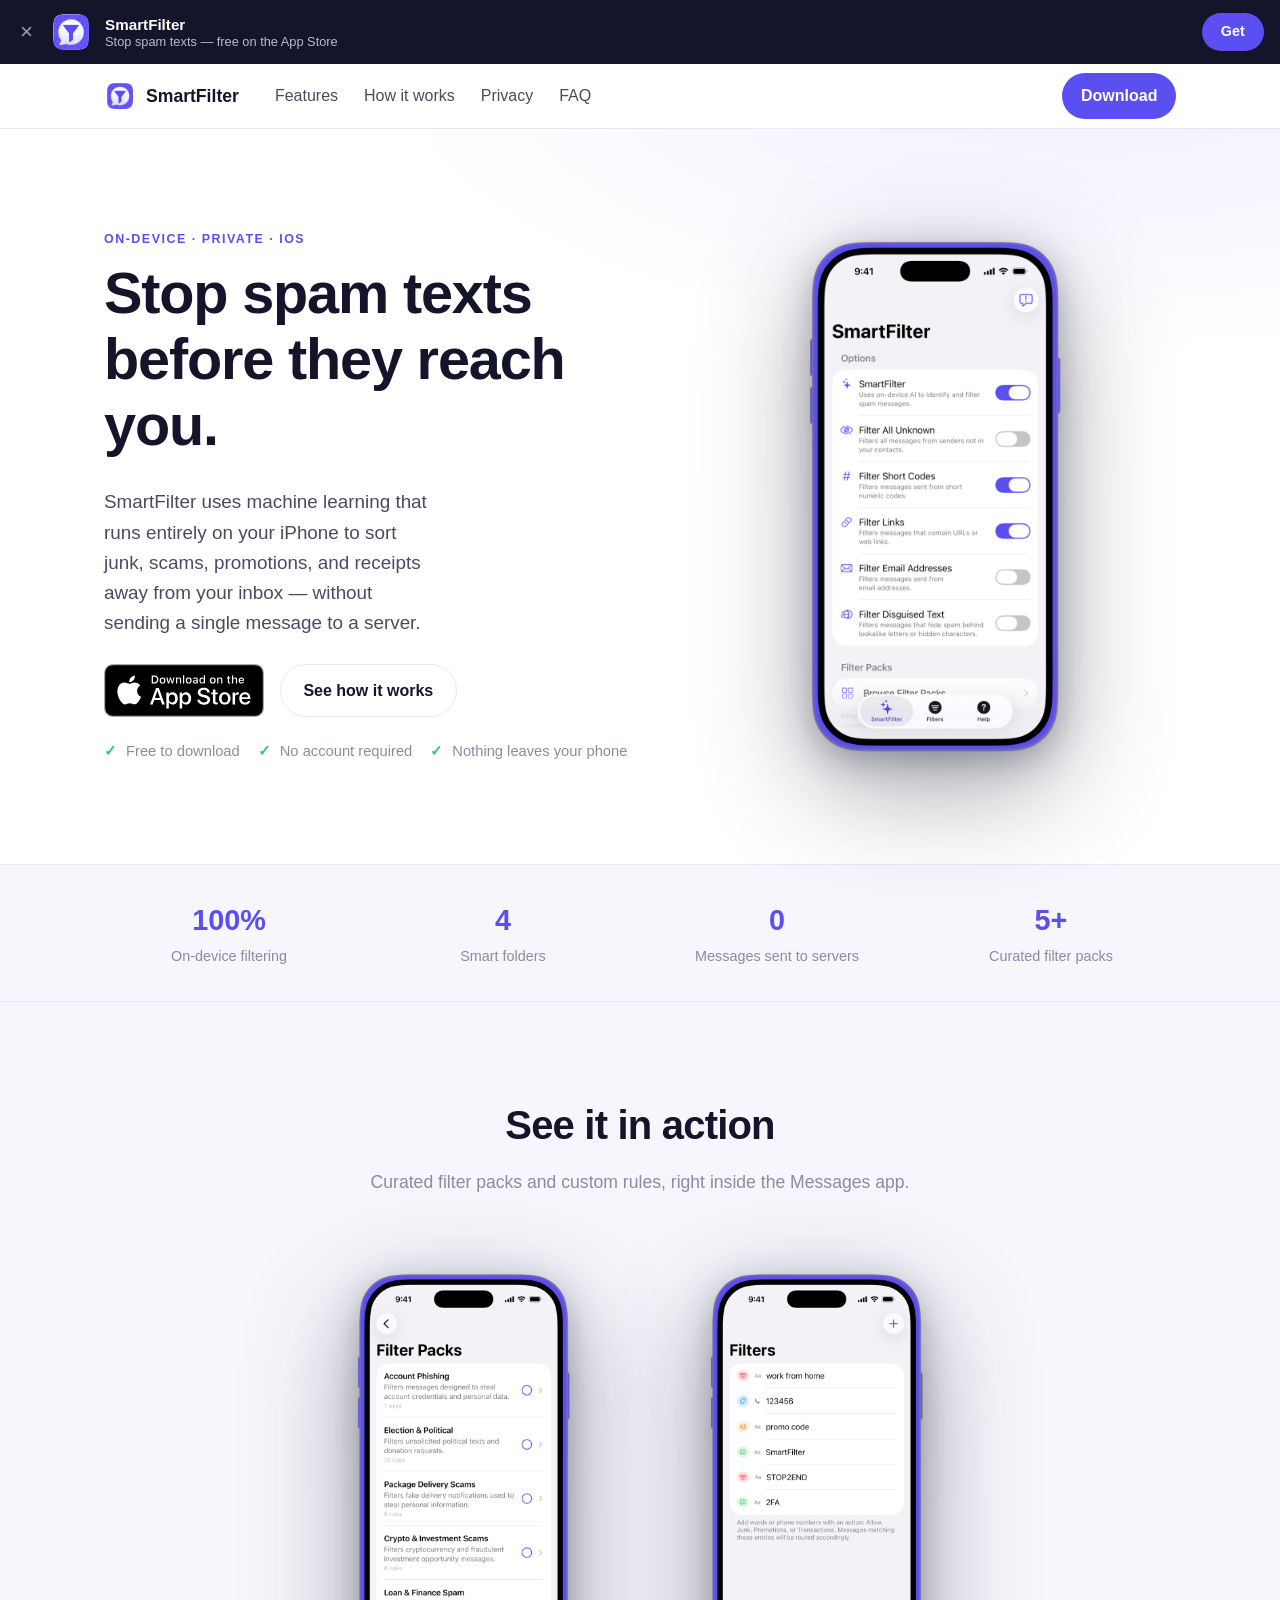
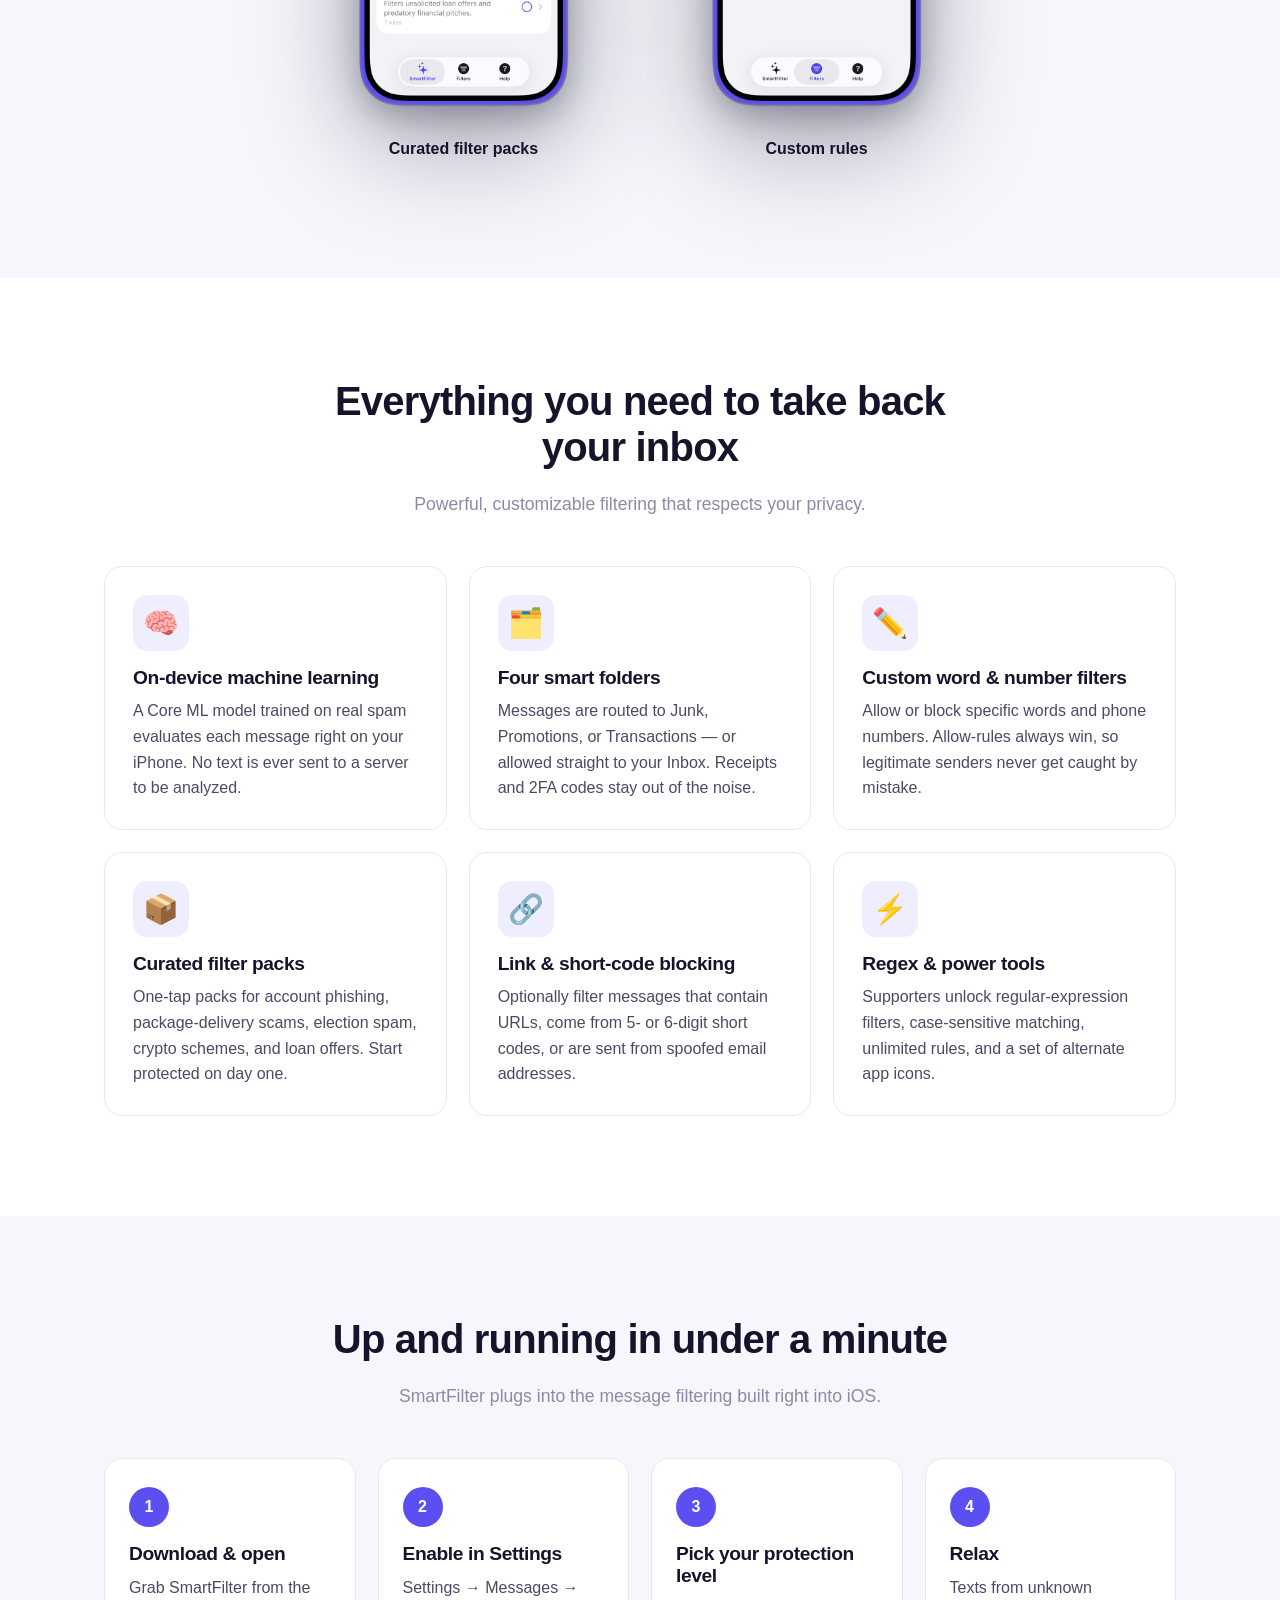
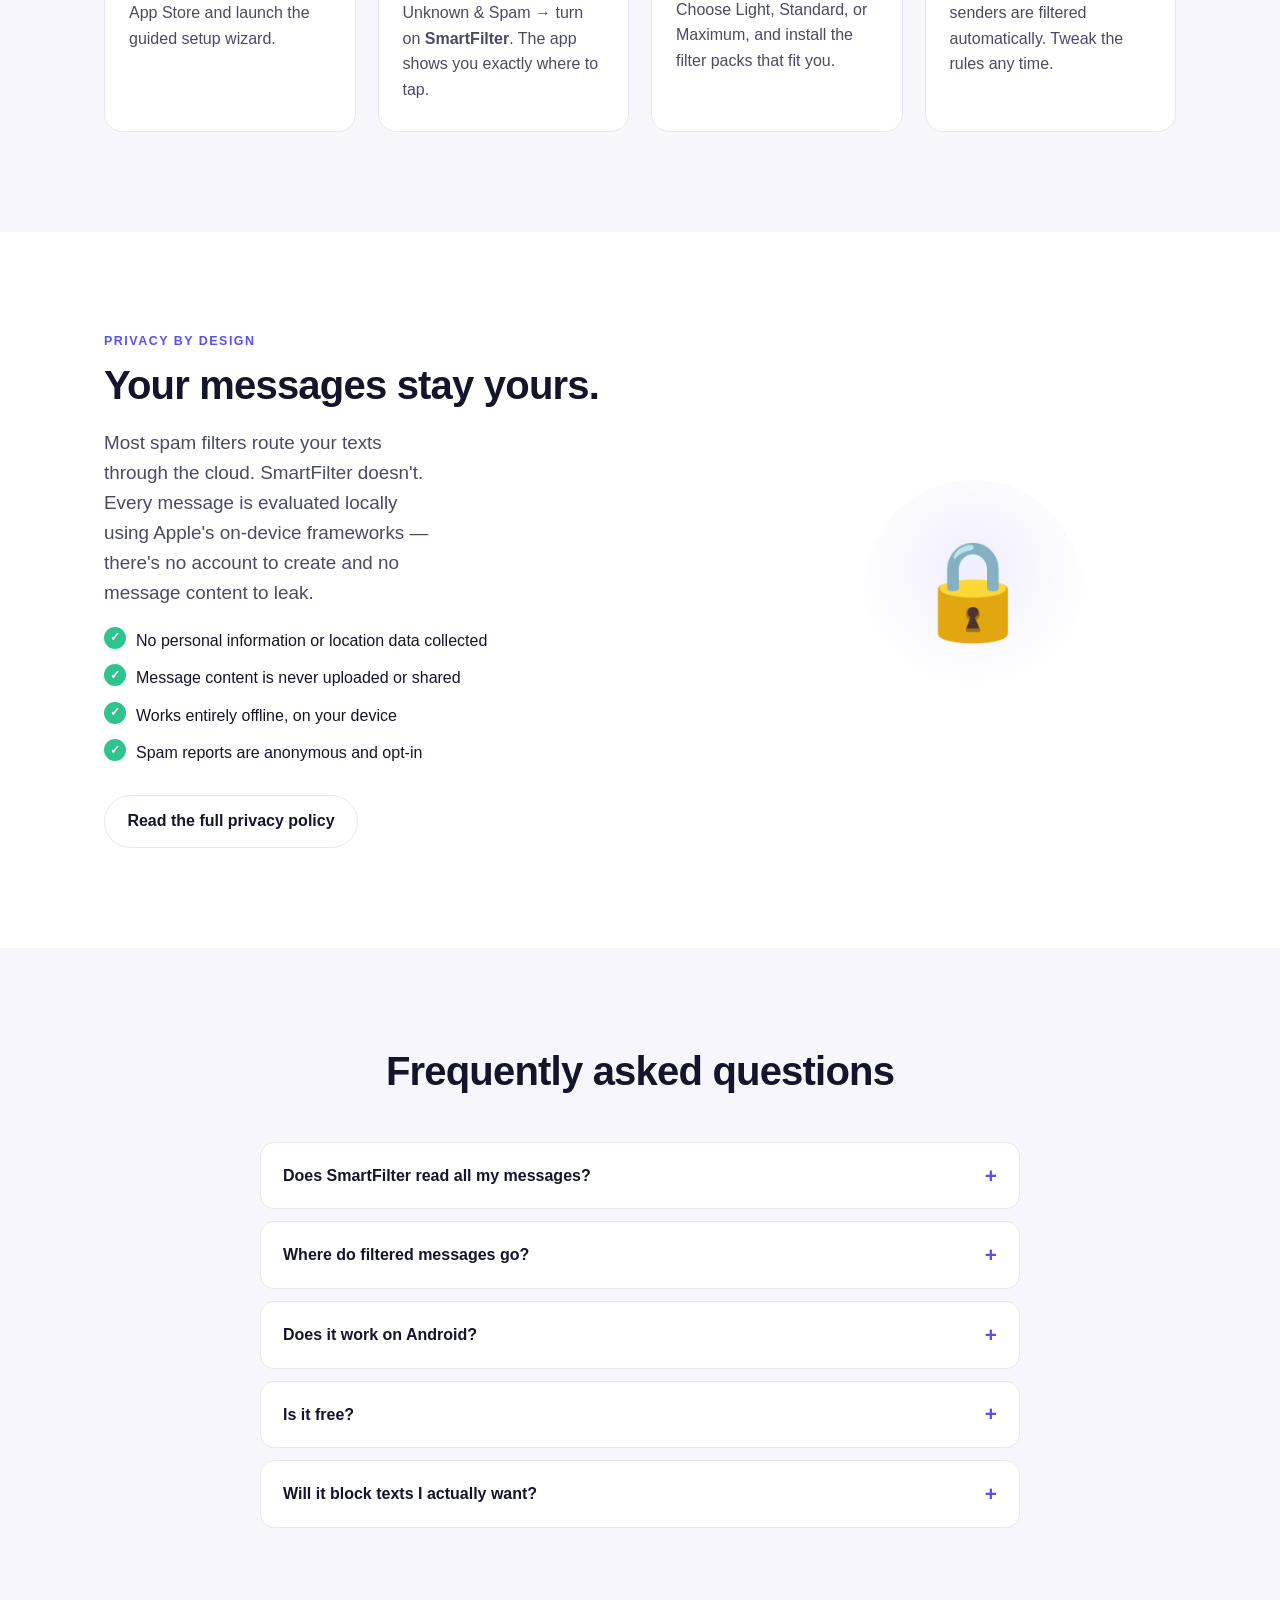
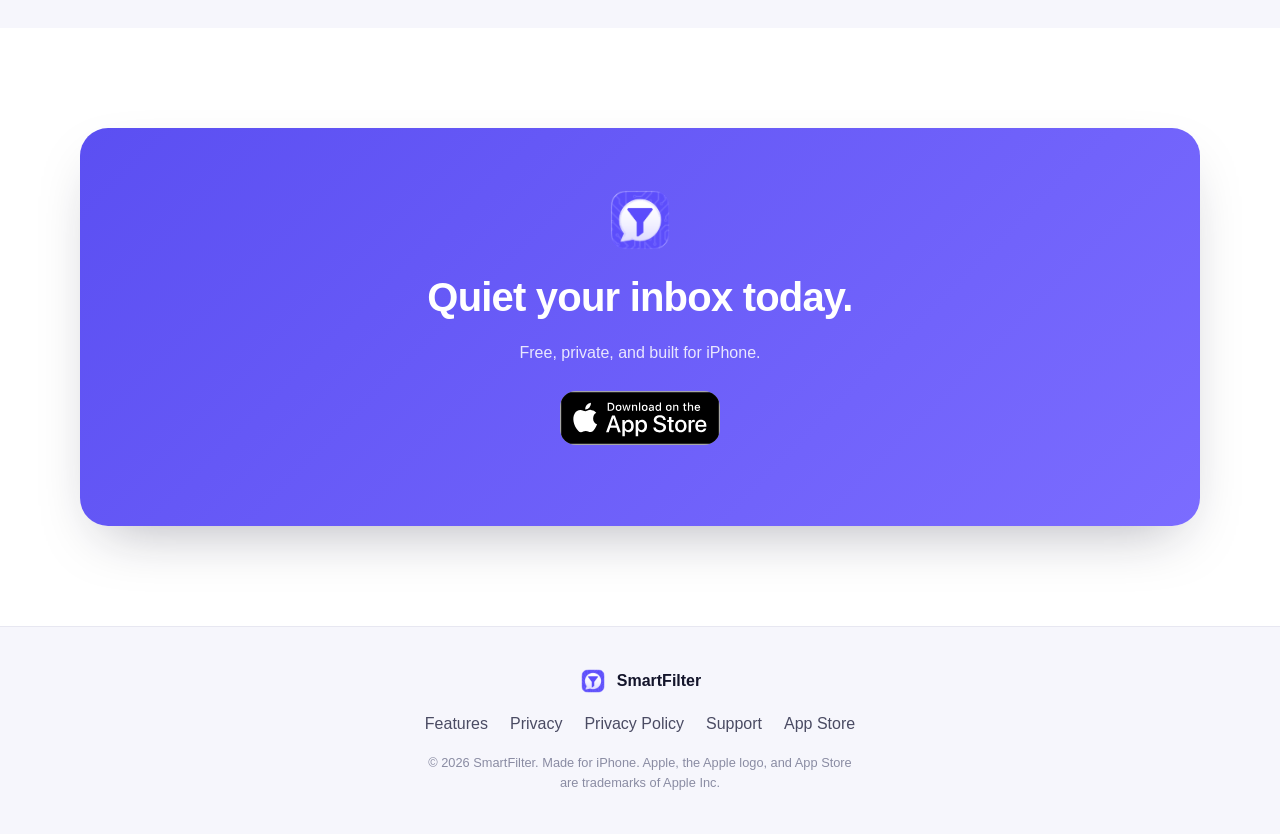
==== commit 16a920e3: "Replace hero mockup with real framed app screenshots Swap the hand-built CSS phone mockup for actual" ====
--- a/docs/smartfilter/index.html
+++ b/docs/smartfilter/index.html
@@ -85,44 +85,8 @@
           </ul>
         </div>
 
-        <!-- CSS iPhone mockup standing in for a screenshot -->
         <div class="hero__device" aria-hidden="true">
-          <div class="phone">
-            <div class="phone__notch"></div>
-            <div class="phone__screen">
-              <div class="msgs">
-                <div class="msgs__title">Filters by SmartFilter</div>
-                <div class="msg msg--junk">
-                  <span class="msg__dot"></span>
-                  <div>
-                    <strong>Junk</strong>
-                    <p>"You've WON a $1000 gift card. Click…"</p>
-                  </div>
-                </div>
-                <div class="msg msg--promo">
-                  <span class="msg__dot"></span>
-                  <div>
-                    <strong>Promotions</strong>
-                    <p>"50% off this weekend only! Shop now…"</p>
-                  </div>
-                </div>
-                <div class="msg msg--txn">
-                  <span class="msg__dot"></span>
-                  <div>
-                    <strong>Transactions</strong>
-                    <p>"Your code is 304192. Do not share it."</p>
-                  </div>
-                </div>
-                <div class="msg msg--inbox">
-                  <span class="msg__dot"></span>
-                  <div>
-                    <strong>Inbox</strong>
-                    <p>"Hey, are we still on for dinner?"</p>
-                  </div>
-                </div>
-              </div>
-            </div>
-          </div>
+          <img class="hero__screenshot" src="assets/screenshot-main.png" alt="" width="700" height="1358">
         </div>
       </div>
     </section>
@@ -134,6 +98,26 @@
         <div><strong>4</strong><span>Smart folders</span></div>
         <div><strong>0</strong><span>Messages sent to servers</span></div>
         <div><strong>5+</strong><span>Curated filter packs</span></div>
+      </div>
+    </section>
+
+    <!-- Screenshots -->
+    <section class="section section--alt">
+      <div class="container">
+        <div class="section__head">
+          <h2>See it in action</h2>
+          <p>Curated filter packs and custom rules, right inside the Messages app.</p>
+        </div>
+        <div class="screenshots">
+          <figure class="screenshot">
+            <img src="assets/screenshot-filters.png" alt="SmartFilter's curated filter packs screen" width="700" height="1358">
+            <figcaption>Curated filter packs</figcaption>
+          </figure>
+          <figure class="screenshot">
+            <img src="assets/screenshot-rules.png" alt="SmartFilter's custom rules screen" width="700" height="1358">
+            <figcaption>Custom rules</figcaption>
+          </figure>
+        </div>
       </div>
     </section>
 
--- a/docs/smartfilter/css/styles.css
+++ b/docs/smartfilter/css/styles.css
@@ -17,6 +17,7 @@
   --inbox: var(--brand);
   --radius: 18px;
   --shadow: 0 24px 60px -24px rgba(20, 21, 43, 0.35);
+  --shadow-shot: drop-shadow(0 10px 16px rgba(20, 21, 43, 0.28)) drop-shadow(0 32px 54px rgba(20, 21, 43, 0.38));
   --maxw: 1120px;
   --font: -apple-system, BlinkMacSystemFont, "Segoe UI", Roboto, Helvetica, Arial, sans-serif;
 }
@@ -113,24 +114,21 @@
 .hero__points li { position: relative; padding-left: 22px; }
 .hero__points li::before { content: "✓"; position: absolute; left: 0; color: var(--txn); font-weight: 800; }
 
-/* Phone mockup */
+/* Hero screenshot */
 .hero__device { display: flex; justify-content: center; }
-.phone {
-  position: relative; width: 300px; height: 610px; background: #0d0e1a;
-  border-radius: 46px; padding: 12px; box-shadow: var(--shadow);
-  border: 1px solid #23243a;
-}
-.phone__notch { position: absolute; top: 12px; left: 50%; transform: translateX(-50%); width: 130px; height: 26px; background: #0d0e1a; border-radius: 0 0 16px 16px; z-index: 2; }
-.phone__screen { background: #f2f2f7; height: 100%; border-radius: 36px; overflow: hidden; padding: 44px 14px 18px; }
-.msgs__title { font-weight: 800; color: var(--ink); font-size: 1.15rem; margin: 6px 4px 14px; }
-.msg { display: flex; gap: 12px; background: #fff; border-radius: 16px; padding: 13px 14px; margin-bottom: 11px; box-shadow: 0 6px 18px -12px rgba(0,0,0,.25); align-items: flex-start; }
-.msg__dot { width: 10px; height: 10px; border-radius: 50%; margin-top: 6px; flex: none; }
-.msg strong { display: block; color: var(--ink); font-size: .92rem; }
-.msg p { margin: 2px 0 0; font-size: .82rem; color: var(--muted); }
-.msg--junk .msg__dot { background: var(--junk); }
-.msg--promo .msg__dot { background: var(--promo); }
-.msg--txn .msg__dot { background: var(--txn); }
-.msg--inbox .msg__dot { background: var(--inbox); }
+.hero__screenshot {
+  width: auto; height: auto; max-width: min(100%, 280px); max-height: 560px;
+  filter: var(--shadow-shot);
+}
+
+/* Screens showcase */
+.screenshots { display: flex; justify-content: center; gap: 36px; flex-wrap: wrap; }
+.screenshot { text-align: center; }
+.screenshot img {
+  width: auto; height: auto; max-width: min(100%, 240px); max-height: 460px;
+  filter: var(--shadow-shot);
+}
+.screenshot figcaption { margin-top: 16px; font-weight: 700; color: var(--ink); }
 
 /* Trust strip */
 .trust { border-top: 1px solid var(--line); border-bottom: 1px solid var(--line); background: var(--bg-alt); }
